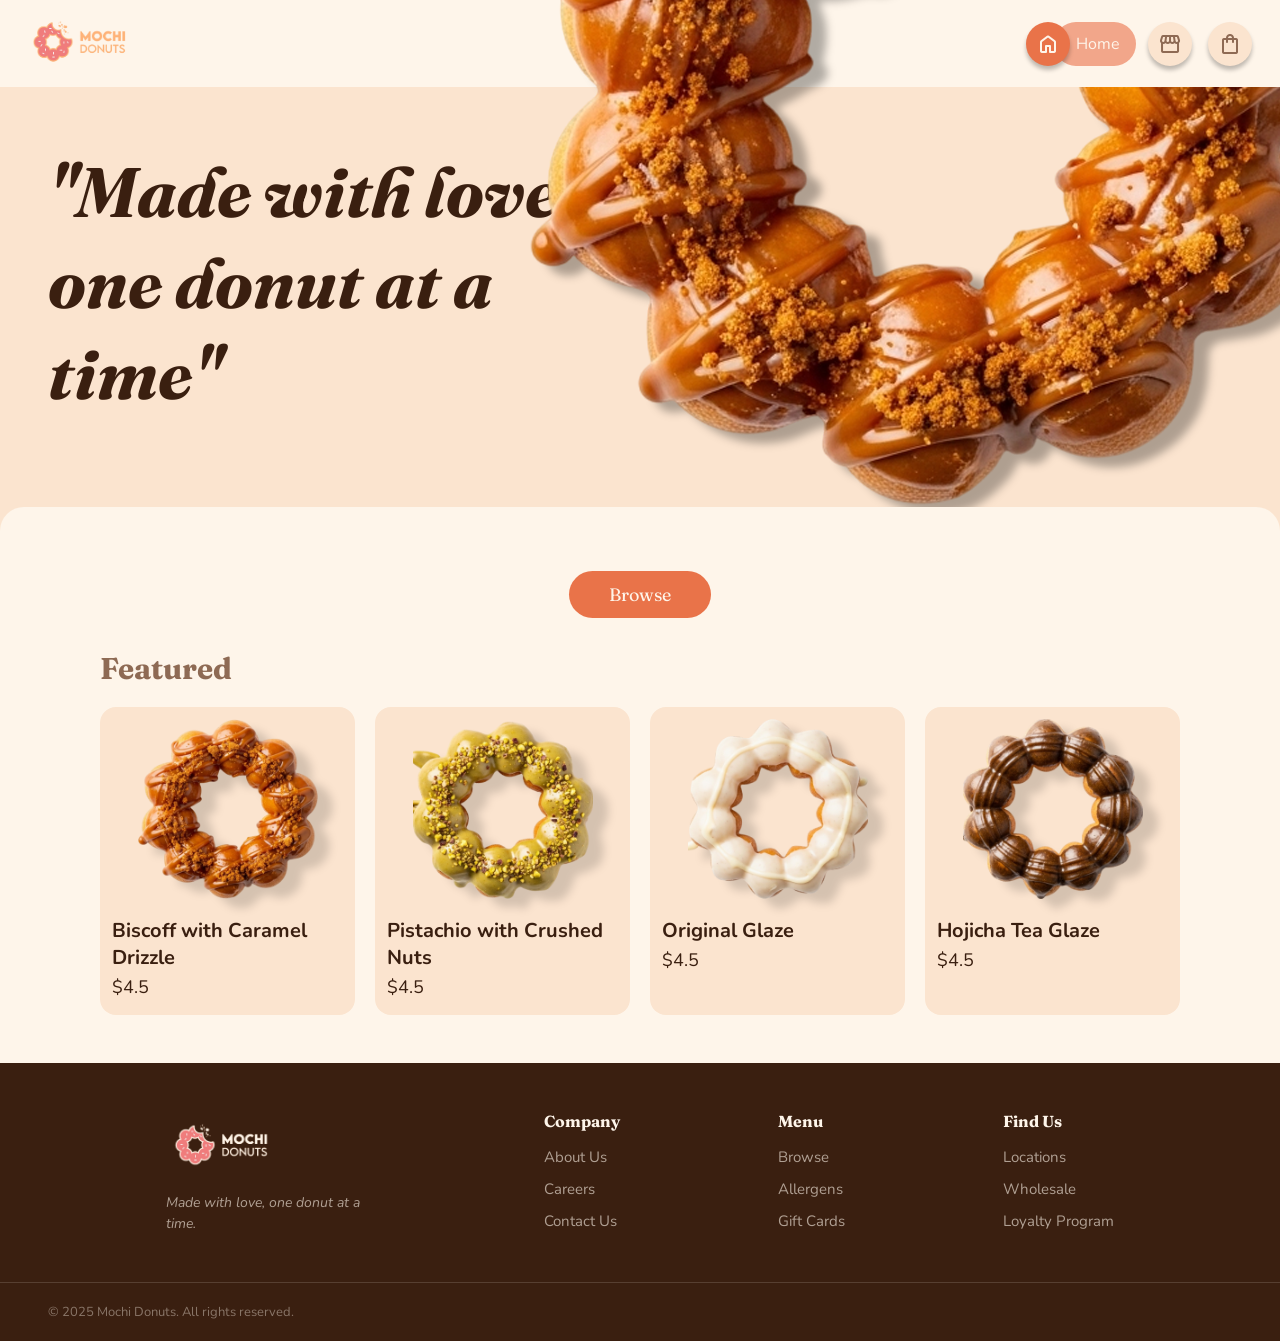
==== index.html @ bc2401e2 "Made cart update price dynamically" ====
<!DOCTYPE html>
<html lang="en">

<head>
    <meta charset="UTF-8">
    <meta name="viewport" content="width=device-width, initial-scale=1.0">
    <title>Mochi Donuts</title>
    <link rel="stylesheet" href="css/style.css">
    <link href="https://fonts.googleapis.com/css2?family=Fraunces:ital,wght@0,400;0,700;1,400;1,700&family=Inter:wght@400;500;600&family=Nunito:wght@400;500;600;700&display=swap" rel="stylesheet">
    <link href="https://fonts.googleapis.com/css2?family=Material+Symbols+Rounded" rel="stylesheet">
</head>

<body>
    <!-- Top Navbar (Desktop) -->
    <header class="navbar">
        <div class="logo">
            <img src="images/logo.png" alt="mochi donuts logo">
        </div>

        <nav class="top-nav">
            <a href="index.html" class="nav-link active">
                <span class="nav-icon">
                    <span class="material-symbols-rounded">home</span>
                </span>
                <span class="nav-label">Home</span>
            </a>
            <a href="browse.html" class="nav-link">
                <span class="nav-icon">
                    <span class="material-symbols-rounded">storefront</span>
                </span>
            </a>
            <a href="cart.html" class="nav-link">
                <span class="nav-icon">
                    <span class="material-symbols-rounded">shopping_bag</span>
                </span>
            </a>
        </nav>
    </header>

    <!-- Page Content -->
    <main class="home-page">
        <!-- Hero Section -->
        <section class="hero">
            <h1 class="hero-text">"Made with love, <br>one donut at a time"</h1>
            <figure class="hero-image">
                <img src="images/biscoff.png" alt="Biscoff caramel donut">
            </figure>
        </section>

        <!-- Featured Section -->
        <section class="featured">
            <!-- Browse button -->
            <a href="browse.html" class="btn-browse">Browse</a>

            <!-- Featured donuts -->
            <h2>Featured</h2>
            <div class="featured-grid">
            </div>

        </section>
    </main>

    <!-- Bottom Navbar (Mobile) -->
    <nav class="bottom-nav">
            <a href="#" class="nav-link">Home</a>
            <a href="browse.html" class="nav-link">Browse</a>
            <a href="cart.html" class="nav-link">Cart</a>
    </nav>

    <!-- Footer -->
    <footer class="footer">
        <div class="footer-top">
            <div class="footer-brand">
                <img src="images/logo_footer.png" alt="Mochi Donuts">
                <p>Made with love, one donut at a time.</p>
            </div>

            <div class="footer-col">
                <h4>Company</h4>
                <a href="#">About Us</a>
                <a href="#">Careers</a>
                <a href="#">Contact Us</a>
            </div>

            <div class="footer-col">
                <h4>Menu</h4>
                <a href="browse.html">Browse</a>
                <a href="#">Allergens</a>
                <a href="#">Gift Cards</a>
            </div>

            <div class="footer-col">
                <h4>Find Us</h4>
                <a href="#">Locations</a>
                <a href="#">Wholesale</a>
                <a href="#">Loyalty Program</a>
            </div>
        </div>

        <div class="footer-bottom">
            <p>&copy; 2025 Mochi Donuts. All rights reserved.</p>
        </div>
    </footer>

    <script src="js/data.js"></script>
    <script src="js/cart.js"></script>
    <script src="js/main.js"></script>
</body>
</html>
---- css/style.css ----
:root {
    --cream: #FEF5EA;
    --pale: #FBE4CF;
    --peach: #F2A68A;
    --orange: #E97349;
    --brown:  #8E6A54;
    --dark-brown: #3A1F10;
}

* {
    margin: 0;
    padding: 0;
    box-sizing: border-box;
}

body {
    background-color: var(--pale);
    color: var(--dark-brown);
    overflow-x: hidden;
    font-family: 'Nunito', sans-serif;
}

/* ----------------
Footer
---------------- */
.footer {
    background-color: var(--dark-brown);
    position: relative;
    z-index: 10;
}

.footer-top {
    display: flex;
    justify-content: space-evenly;
    padding: 48px;
    gap: 40px;
}

.footer-brand {
    display: flex;
    flex-direction: column;
    gap: 16px;
    max-width: 220px;
}

.footer-brand img {
    height: 65px;
    width: fit-content;
}

.footer-brand p {
    color: var(--cream);
    opacity: 0.6;
    font-size: 14px;
    font-style: italic;
    line-height: 1.5;
}

.footer-col {
    display: flex;
    flex-direction: column;
    gap: 12px;
}

.footer-col h4 {
    color: var(--cream);
    font-family: 'Fraunces', serif;
    font-size: 16px;
    margin-bottom: 4px;
}

.footer-col a {
    text-decoration: none;
    color: var(--cream);
    font-size: 15px;
    opacity: 0.6;
    transition: opacity 0.2s ease;
}

.footer-col a:hover {
    opacity: 1;
}

.footer-bottom {
    border-top: 1px solid rgba(254, 245, 234, 0.15);
    padding: 20px 48px;
}

.footer-bottom p {
    color: var(--cream);
    font-size: 13px;
    opacity: 0.4;
}

/* ----------------
Desktop Navbar 
---------------- */
.navbar {
    display: flex;
    justify-content: space-between;
    align-items: center;
    padding: 8px 24px;
    background-color: var(--cream);
    position: relative;
}

.browse-body .navbar {
    position: sticky;
    top: 0;
    z-index: 100;
}

.navbar::after {
    content: '';
    position: absolute;
    top: 0;
    right: 0;
    width: 280px;
    height: 100%;
    background-color: var(--cream);
    z-index: 9;
}

.logo img {
    height: 65px;
}

.top-nav {
    display: flex;
    align-items: center;
    gap: 8px;
    z-index: 10;
}

.top-nav .nav-link {
    display: flex;
    align-items: center;
    gap: 8px;
    text-decoration: none;
    color: var(--brown);
    border-radius: 20px;
    padding: 4px;
}

/* Icon circle */
.top-nav .nav-icon {
    display: flex;
    align-items: center;
    justify-content: center;
    width: 44px;
    height: 44px;
    border-radius: 100px;
    background-color: var(--pale);
    box-shadow: 0 4px 4px rgba(0,0,0,0.25);
    transition: all ease 0.3s;
}

.top-nav .nav-icon:hover {
    color: var(--orange);
}

/* Active button */
.top-nav .nav-link.active {
    padding: 0;
    gap: 0;
}

/* Active button icon */
.top-nav .nav-link.active .nav-icon {
    background-color: var(--orange);
    color: var(--cream);
    box-shadow: 0 4px 4px rgba(0,0,0,0.25);
    position: relative;
}

/* Active button text */
.top-nav .nav-link.active .nav-label {
    display: flex;
    align-items: center;
    background-color: var(--peach);
    color: var(--cream);
    height: 44px;
    padding: 0 16px 0 22px;
    border-radius: 36px;
    margin-left: -16px;
}

/* Google Symbols */
.top-nav .material-symbols-rounded {
    font-size: 24px;
}

.bottom-nav {
    display: none;
}


/* ******************************************************* */
/* Index Page */
/* ******************************************************* */

/* ----------------
Hero Section
---------------- */
.hero {
    position: relative;
    display: flex;
    align-items: flex-start;
    background-color: var(--pale);
    padding: 60px 48px;
    min-height: 420px;
}

.hero-text {
    font-size: 70px;
    font-style: italic;
    font-family: 'Fraunces', serif;
    color: var(--dark-brown);
    max-width: 50%;
    line-height: 1.3;
    position: relative;
    z-index: 1;
}

.hero-image {
    position: absolute;
    right: -50px;
    top: -380px;
    margin: 0;
    z-index: 1;
}

.hero-image img {
    filter: drop-shadow(15px 10px 4px rgba(0, 0, 0, 0.3));
}


/* ----------------
Featured Section
---------------- */
.featured {
    background-color: var(--cream);
    border-radius: 24px 24px 0 0;
    padding: 0 48px 48px;
    position: relative;
    z-index: 2;
    display: flex;
    flex-direction: column;
    align-items: center;
    min-height: calc(100vh - 485px);
}

.btn-browse {
    display: inline-block;
    text-decoration: none;
    font-family: 'Fraunces', serif;
    background-color: var(--orange);
    color: var(--cream);
    padding: 12px 40px;
    border-radius: 30px;
    font-size: 18px;
    margin: 64px 0 32px;
}

.featured h2 {
    font-size: 30px;
    font-family: 'Fraunces', serif;
    margin: 0 auto 20px;
    max-width: 1080px;
    width: 100%;
    color: var(--brown);
}

/* Donut Cards */
.featured-grid {
    display: flex;
    gap: 20px;
    width: 100%;
    max-width: 1080px;
    margin: 0 auto;
}

.donut-card {
    background-color: var(--pale);
    text-decoration: none;
    border-radius: 16px;
    padding: 12px 12px 16px;
    cursor: pointer;
    flex: 1;
    transition: 0.3s ease;
}

.donut-card:hover {
    background-color: var(--peach);
}

.donut-card figure {
    margin: 0 0 12px;
}

.donut-card figure img {
    width: 100%;
    height: 180px;
    object-fit: contain;
    filter: drop-shadow(15px 10px 4px rgba(0, 0, 0, 0.15));
}

.donut-card h3 {
    font-size: 20px;
    color: var(--dark-brown);
    margin-bottom: 4px;
    transition: 0.3s ease;
}

.donut-card:hover h3 {
  color: var(--cream);
}

.donut-card p {
    font-size: 18px;
    color: var(--dark-brown);
    transition: 0.3s ease;
}

.donut-card:hover p {
  color: var(--cream);
}


/* ******************************************************* */
/* Browse Page */
/* ******************************************************* */
.browse-page {
    padding: 36px 48px;
    display: flex;
    flex-direction: column;
    gap: 20px;
    width: 75%;
    margin: 0 auto;
    margin-bottom: 60px;
}

/* Search Bar + filter */
search {
    display: flex;
    align-items: center;
    gap: 12px;
}

search input {
    flex: 0.4;
    padding: 12px 20px;
    border: none;
    border-radius: 100px;
    background-color: var(--cream);
    font-family: 'Inter', sans-serif;
    font-size: 18px;
    color: var(--dark-brown);
    outline: none;
}

search input::placeholder {
    color: var(--brown);
}

.btn-filter {
    display: flex;
    align-items: center;
    justify-content: center;
    width: 40px;
    height: 40px;
    border-radius: 100px;
    border: none;
    background-color: var(--cream);
    color: var(--brown);
    cursor: pointer;
}

/* Category tabs */
.category-tabs {
    display: flex;
    gap: 10px;
}

.category-tab {
    padding: 8px 20px;
    border-radius: 100px;
    border: none;
    color: var(--brown);
    background-color: var(--cream);
    font-family: 'Inter', sans-serif;
    font-size: 18px;
    cursor: pointer;
}

.category-tab.active {
    background-color: var(--peach);
    color: var(--cream);
}

/* Donut Product Grid */
.product-grid {
    display: grid;
    grid-template-columns: repeat(2,1fr);
    margin-top: 50px;
    gap: 80px 140px;
}

.product-grid .donut-card {
    display: flex;
    align-items: center;
    padding: 20px 24px 20px 140px;
    border-radius: 20px;
    position: relative;
    overflow: visible;
    min-height: 160px;
    background-color: var(--cream);
}

.product-grid .donut-card:hover {
    background-color: var(--peach);
}

.product-grid .donut-card figure {
    position: absolute;
    left: -85px;
    top: 50%;
    transform: translateY(-50%);
}


.product-grid .donut-card figure img {
    width: 200px;
    height: 200px;
    filter: drop-shadow(15px 10px 4px rgba(0, 0, 0, 0.2));
}

.product-grid .donut-card .card-info {
    display: flex;
    flex-direction: column;
    gap: 50px;
}

.card-info h3 {
    font-size: 22px;
    color: var(--brown);
    margin-bottom: 10px;
}

.card-info p {
    font-size: 18px;
    color: var(--brown);
}

/* ******************************************************* */
/* Product Page */
/* ******************************************************* */
/* Product Detail Header */
.product-page .product-hero {
    background-color: var(--pale);
    padding: 48px;
    min-height: 40vh;
    display: flex;
    align-items: center;
    gap: 50px;
    position: relative;
    margin-left: 5%;
}

.product-hero .product-thumbnail img {
    width: 300px;
    height: 300px;
    filter: drop-shadow(15px 10px 4px rgba(0, 0, 0, 0.2));
}

.product-header h1 {
    font-family: 'Fraunces', serif;
    font-size: 64px;
    color: var(--dark-brown);
    line-height: 1.2;
    margin-bottom: 30px;
}

.product-header p {
    font-size: 30px;
    color: var(--dark-brown);
}

.btn-close {
    position: absolute;
    top: 64px;
    right: 64px;
    color: var(--dark-brown);
}

.product-details {
    background-color: var(--cream);
    border-radius: 24px 24px 0 0;
    padding: 48px;
    position: relative;
    display: flex;
    min-height: 60vh;
}

/* Product Info Section */
.product-info {
    display: flex;
    flex-direction: column;
    max-width: 45%;
    font-size: 18px;
    color: var(--dark-brown);
    margin: 24px 0 0 100px;
}

/* Quantity / Add to Cart */
.product-actions {
    display: flex;
    align-items: center;
    gap: 16px;
    margin-top: 50px;
}

.quantity-selector {
    display: flex;
    align-items: center;
    gap: 12px;
}

.btn-qty {
    display: flex;
    align-items: center;
    justify-content: center;
    width: 36px;
    height: 36px;
    border-radius: 100px;
    border: none;
    background-color: var(--orange);
    color: var(--cream);
    cursor: pointer;
}

.product-info h3 {
    color: var(--dark-brown);
    font-size: 21px;
}

.btn-add-cart {
    text-decoration: none;
    font-family: 'Fraunces', serif;
    background-color: var(--orange);
    color: var(--cream);
    padding: 12px 40px;
    border-radius: 30px;
    border: none;
    font-size: 18px;
    cursor: pointer;
}

.product-hero-image {
    position: absolute;
    bottom: -150px;
    right: -20vw;
}

.product-hero-image img {
    width: min(65vw, 950px);
    height: min(65vw, 950px);
    filter: drop-shadow(15px 10px 4px rgba(0, 0, 0, 0.15));
}

.cart-notif {
    position: fixed;
    background-color: var(--dark-brown);
    color: var(--cream);
    padding: 10px;
    width: 100vw;
    height: 50px;
    top: 0px;
    z-index: 10;
    font-size: 18px;
    opacity: 0;
    transition: opacity 0.3s ease;
    text-align: center;
}

.cart-notif.show {
    opacity: 1;
}

/* ******************************************************* */
/* Cart Page */
/* ******************************************************* */
.cart-page {
    display: flex;
    gap: 40px;
    padding: 48px;
    width: 75%;
    margin: 0 auto;
}

/* Cart items list */
.cart-items {
    display: flex;
    flex-direction: column;
    gap: 20px;
    flex: 1;
}

.cart-card {
    display: flex;
    align-items: center;
    background-color: var(--cream);
    border-radius: 20px;
    padding: 16px 24px;
    gap: 20px;
}

.cart-card figure img {
    width: 110px;
    height: 110px;
    filter: drop-shadow(5px 5px 4px rgba(0, 0, 0, 0.15));
}

.cart-card-info {
    display: flex;
    flex-direction: column;
    gap: 8px;
    flex: 1;
}

.cart-card-info h3 {
    font-family: 'Inter', sans-serif;
    font-size: 20px;
    color: var(--dark-brown);
}

.cart-card-info p {
    font-size: 20px;
    color: var(--dark-brown);
}

.cart-quantity {
    display: flex;
    align-items: center;
    gap: 12px;
}

/* Order Summary */
.order-summary {
    display: flex;
    flex-direction: column;
    gap: 12px;
    background-color: var(--cream);
    border-radius: 24px 24px 0 0;
    padding: 32px;
    width: 360px;
    min-height: calc(80vh);
}

.summary-row {
    display: flex;
    justify-content: space-between;
    font-size: 16px;
    color: var(--dark-brown);
    font-family: 'Inter', sans-serif;
}

.summary-total {
    display:flex;
    justify-content: space-between;
    color: var(--dark-brown);
    font-family: 'Inter', sans-serif;
    font-size: 20px;
    margin-top: 40px;
}

/* Proceed to payment Button */
.order-summary .btn-add-cart {
    margin-top: 40px;
}
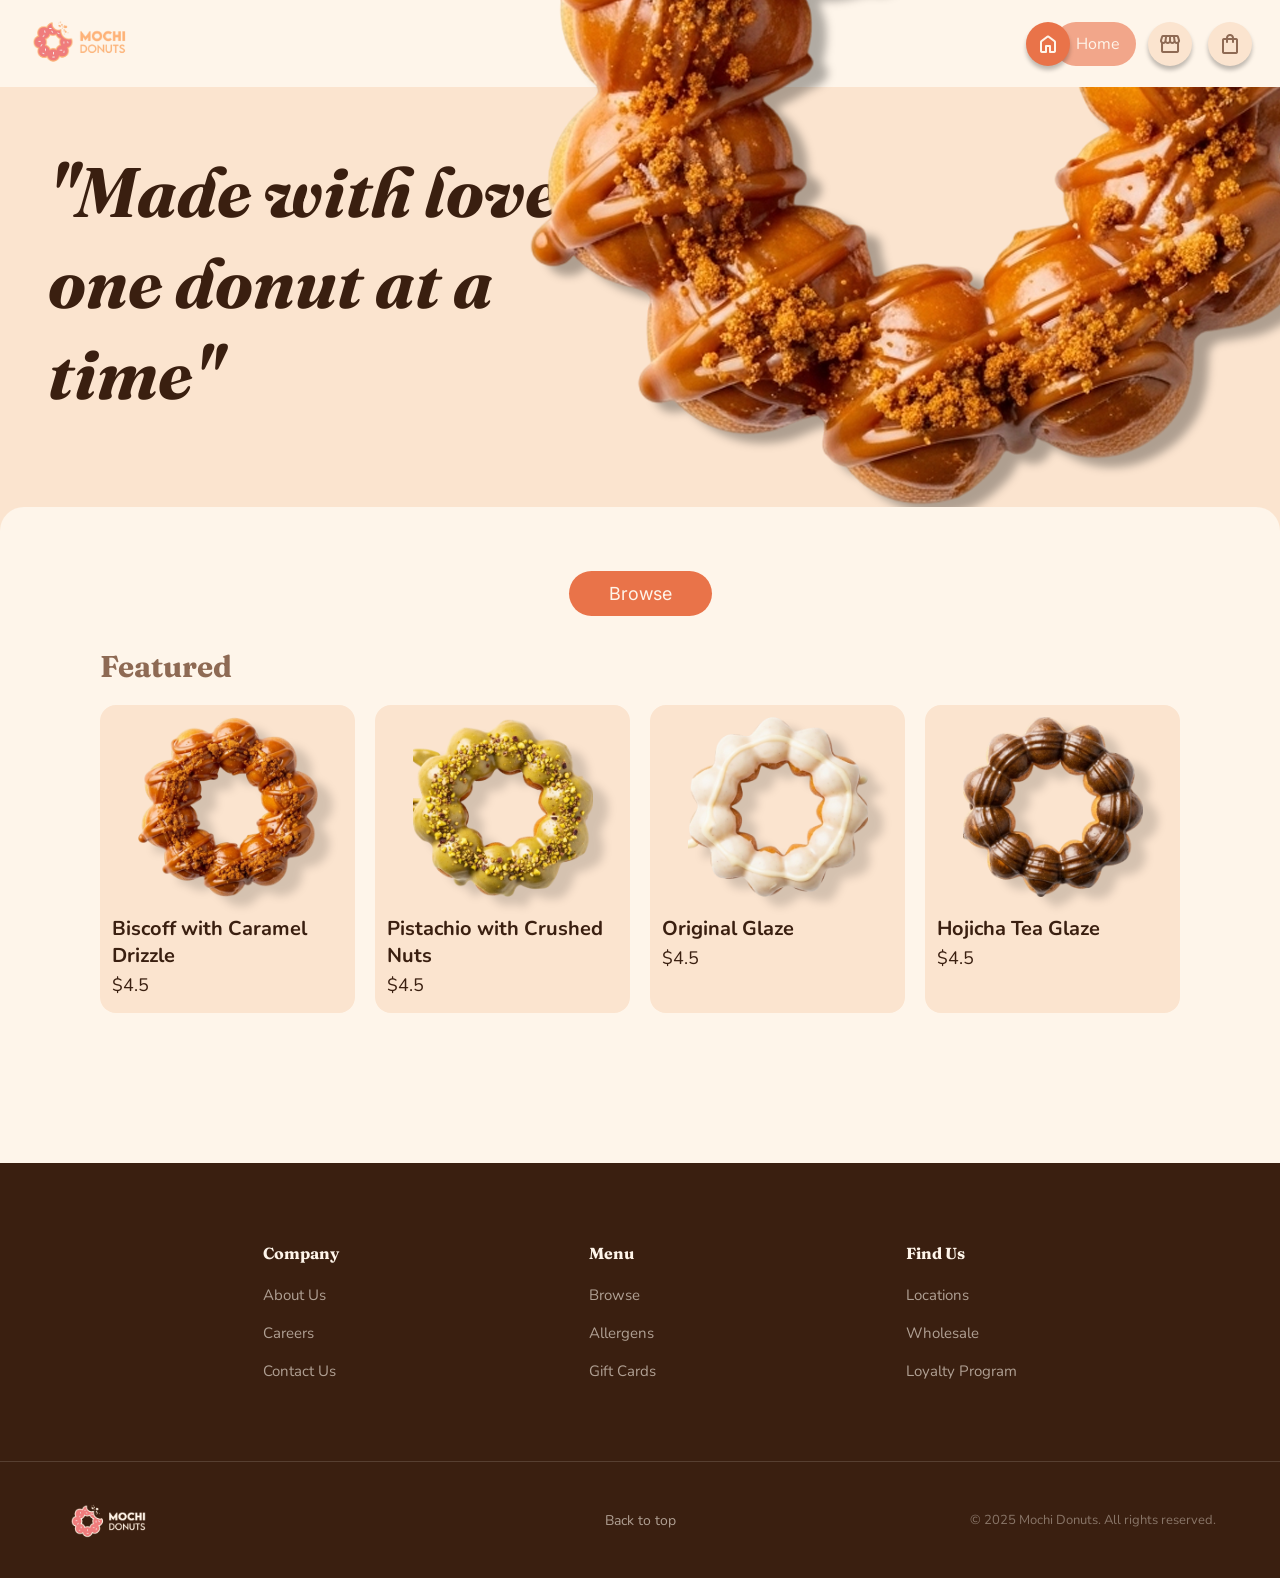
==== commit 0a7ea8a6: "Tried a new footer design" ====
--- a/index.html
+++ b/index.html
@@ -32,6 +32,7 @@
             <a href="cart.html" class="nav-link">
                 <span class="nav-icon">
                     <span class="material-symbols-rounded">shopping_bag</span>
+                    <span class="cart-number" id="cart-number"></span>
                 </span>
             </a>
         </nav>
@@ -62,42 +63,53 @@
 
     <!-- Bottom Navbar (Mobile) -->
     <nav class="bottom-nav">
-            <a href="#" class="nav-link">Home</a>
-            <a href="browse.html" class="nav-link">Browse</a>
-            <a href="cart.html" class="nav-link">Cart</a>
+        <a href="index.html" class="nav-link active">
+            <span class="nav-icon">
+                <span class="material-symbols-rounded">home</span>
+            </span>
+            <span class="nav-label">Home</span>
+        </a>
+        <a href="browse.html" class="nav-link">
+            <span class="nav-icon">
+                <span class="material-symbols-rounded">storefront</span>
+            </span>
+        </a>
+        <a href="cart.html" class="nav-link">
+            <span class="nav-icon">
+                <span class="material-symbols-rounded">shopping_bag</span>
+                <span class="cart-number" id="cart-number-mobile"></span>
+            </span>
+        </a>
     </nav>
 
     <!-- Footer -->
     <footer class="footer">
-        <div class="footer-top">
-            <div class="footer-brand">
-                <img src="images/logo_footer.png" alt="Mochi Donuts">
-                <p>Made with love, one donut at a time.</p>
-            </div>
-
-            <div class="footer-col">
-                <h4>Company</h4>
-                <a href="#">About Us</a>
-                <a href="#">Careers</a>
-                <a href="#">Contact Us</a>
-            </div>
-
-            <div class="footer-col">
-                <h4>Menu</h4>
-                <a href="browse.html">Browse</a>
-                <a href="#">Allergens</a>
-                <a href="#">Gift Cards</a>
-            </div>
-
-            <div class="footer-col">
-                <h4>Find Us</h4>
-                <a href="#">Locations</a>
-                <a href="#">Wholesale</a>
-                <a href="#">Loyalty Program</a>
+        <div class="footer-main">
+            <div class="footer-cols">
+                <div class="footer-col">
+                    <h4>Company</h4>
+                    <a href="#">About Us</a>
+                    <a href="#">Careers</a>
+                    <a href="#">Contact Us</a>
+                </div>
+                <div class="footer-col">
+                    <h4>Menu</h4>
+                    <a href="browse.html">Browse</a>
+                    <a href="#">Allergens</a>
+                    <a href="#">Gift Cards</a>
+                </div>
+                <div class="footer-col">
+                    <h4>Find Us</h4>
+                    <a href="#">Locations</a>
+                    <a href="#">Wholesale</a>
+                    <a href="#">Loyalty Program</a>
+                </div>
             </div>
         </div>
 
         <div class="footer-bottom">
+            <img src="images/logo_footer.png" alt="Mochi Donuts">
+            <a href="#" class="footer-back-top">Back to top</a>
             <p>&copy; 2025 Mochi Donuts. All rights reserved.</p>
         </div>
     </footer>
--- a/css/style.css
+++ b/css/style.css
@@ -16,8 +16,11 @@
 body {
     background-color: var(--pale);
     color: var(--dark-brown);
+    font-family: 'Nunito', sans-serif;
+}
+
+html, body {
     overflow-x: hidden;
-    font-family: 'Nunito', sans-serif;
 }
 
 /* ----------------
@@ -25,41 +28,25 @@
 ---------------- */
 .footer {
     background-color: var(--dark-brown);
-    position: relative;
-    z-index: 10;
-}
-
-.footer-top {
-    display: flex;
-    justify-content: space-evenly;
-    padding: 48px;
-    gap: 40px;
-}
-
-.footer-brand {
+}
+
+.footer-main {
     display: flex;
     flex-direction: column;
-    gap: 16px;
-    max-width: 220px;
-}
-
-.footer-brand img {
-    height: 65px;
-    width: fit-content;
-}
-
-.footer-brand p {
-    color: var(--cream);
-    opacity: 0.6;
-    font-size: 14px;
-    font-style: italic;
-    line-height: 1.5;
+    align-items: center;
+    padding: 80px 48px 80px;
+    gap: 60px;
+}
+
+.footer-cols {
+    display: flex;
+    gap: 250px;
 }
 
 .footer-col {
     display: flex;
     flex-direction: column;
-    gap: 12px;
+    gap: 18px;
 }
 
 .footer-col h4 {
@@ -83,13 +70,34 @@
 
 .footer-bottom {
     border-top: 1px solid rgba(254, 245, 234, 0.15);
-    padding: 20px 48px;
+    padding: 32px 64px;
+    display: grid;
+    grid-template-columns: 1fr auto 1fr;
+    align-items: center;
+}
+
+.footer-bottom img {
+    height: 52px;
+    justify-self: start;
+}
+
+.footer-back-top {
+    text-decoration: none;
+    color: var(--cream);
+    font-size: 14px;
+    opacity: 0.6;
+    transition: opacity 0.2s ease;
+}
+
+.footer-back-top:hover {
+    opacity: 1;
 }
 
 .footer-bottom p {
     color: var(--cream);
     font-size: 13px;
     opacity: 0.4;
+    justify-self: end;
 }
 
 /* ----------------
@@ -194,6 +202,31 @@
     display: none;
 }
 
+/* Cart Icon Product Number */
+.nav-icon {
+    position: relative;
+}
+
+.cart-number {
+    position: absolute;
+    top: -4px;
+    right: -4px;
+    background-color: var(--orange);
+    color: var(--cream);
+    font-size: 11px;
+    width: 18px;
+    height: 18px;
+    border-radius: 50%;
+    display: flex;
+    align-items: center;
+    justify-content: center;
+    opacity: 0;
+}
+
+.cart-number.visible {
+    opacity: 1;
+}
+
 
 /* ******************************************************* */
 /* Index Page */
@@ -241,7 +274,7 @@
 .featured {
     background-color: var(--cream);
     border-radius: 24px 24px 0 0;
-    padding: 0 48px 48px;
+    padding: 0 48px 150px;
     position: relative;
     z-index: 2;
     display: flex;
@@ -253,7 +286,7 @@
 .btn-browse {
     display: inline-block;
     text-decoration: none;
-    font-family: 'Fraunces', serif;
+    font-family: 'Inter', sans-serif;
     background-color: var(--orange);
     color: var(--cream);
     padding: 12px 40px;
@@ -412,7 +445,7 @@
     padding: 20px 24px 20px 140px;
     border-radius: 20px;
     position: relative;
-    overflow: visible;
+    overflow-y: visible;
     min-height: 160px;
     background-color: var(--cream);
 }
@@ -455,6 +488,11 @@
 /* ******************************************************* */
 /* Product Page */
 /* ******************************************************* */
+/* Hide Mobile Header */
+.product-header-mobile {
+    display: none;
+}
+
 /* Product Detail Header */
 .product-page .product-hero {
     background-color: var(--pale);
@@ -546,7 +584,7 @@
 
 .btn-add-cart {
     text-decoration: none;
-    font-family: 'Fraunces', serif;
+    font-family: 'Inter', sans-serif;
     background-color: var(--orange);
     color: var(--cream);
     padding: 12px 40px;
@@ -674,7 +712,467 @@
     margin-top: 40px;
 }
 
+/* Price Totals */
+.summary-subtotal,
+.summary-tax,
+.summary-total-price {
+    font-weight: 700;
+}
+
 /* Proceed to payment Button */
 .order-summary .btn-add-cart {
-    margin-top: 40px;
+    display: flex;
+    margin: 40px auto 0;
+}
+
+.order-summary h2 {
+    font-family: 'Inter', sans-serif;
+    font-size: 18px;
+    font-weight: 700;
+    color: var(--dark-brown);
+    margin-bottom: 12px;
+}
+
+/* Payment Form */
+#payment-view {
+    padding: 8px;
+}
+
+#payment-form {
+    display: flex;
+    flex-direction: column;
+    gap: 10px;
+}
+
+#payment-form input {
+    padding: 12px 16px;
+    border: none;
+    border-radius: 30px;
+    background-color: var(--pale);
+    font-family: 'Nunito', sans-serif;
+    font-size: 15px;
+    color: var(--dark-brown);
+    outline: none;
+    width: 100%;
+}
+
+#payment-form input::placeholder {
+    color: var(--brown);
+}
+
+#payment-form h2 {
+    margin-top: 20px;
+    margin-bottom: 0;
+}
+
+.card-row {
+    display: flex;
+    gap: 10px;
+    width: 100%;
+}
+
+/* Success Screen */
+#success-view {
+    display: flex;
+    flex-direction: column;
+    align-items: center;
+    text-align: center;
+    gap: 12px;
+    padding-top: 40px;
+}
+
+.success-icon {
+    font-size: 56px !important;
+    color: green;
+    margin-bottom: 10px;
+}
+
+#success-view .btn-add-cart {
+    margin-top: 10px;
+}
+
+.hidden {
+    display: none;
+}
+
+/* Make sure success is hidden */
+#success-view.hidden {
+    display: none !important;
+}
+
+/* ******************************************************* */
+/* Mobile: 390px x 844px */
+/* ******************************************************* */
+
+@media (max-width: 768px) {
+    /* Hiding top nav elements */
+    .top-nav {
+        display: none;
+    }
+    
+    .navbar::after {
+        display: none;
+    }
+
+    /* ----------------
+    Mobile Navbar 
+    ---------------- */
+    .bottom-nav {
+        display: flex;
+        align-items: center;
+        gap: 8px;
+        z-index: 100;
+        position: fixed;
+        bottom: 20px;
+        left: 50%;
+        transform: translateX(-50%);
+        width: fit-content;
+        background-color: var(--cream);
+        border-radius: 100px;
+        padding: 10px 12px;
+        box-shadow: 0 4px 4px rgba(0, 0, 0, 0.25);
+    }
+
+    .bottom-nav .nav-link {
+        display: flex;
+        align-items: center;
+        gap: 8px;
+        text-decoration: none;
+        color: var(--brown);
+        border-radius: 20px;
+        padding: 4px;
+    }
+
+    /* Icon circle */
+    .bottom-nav .nav-icon {
+        display: flex;
+        align-items: center;
+        justify-content: center;
+        width: 44px;
+        height: 44px;
+        border-radius: 100px;
+        background-color: var(--pale);
+        box-shadow: 0 4px 4px rgba(0,0,0,0.25);
+        transition: all ease 0.3s;
+    }
+
+    .bottom-nav .nav-icon:hover {
+        color: var(--orange);
+    }
+
+    /* Active button */
+    .bottom-nav .nav-link.active {
+        padding: 0;
+        gap: 0;
+    }
+
+    /* Active button icon */
+    .bottom-nav .nav-link.active .nav-icon {
+        background-color: var(--orange);
+        color: var(--cream);
+        box-shadow: 0 4px 4px rgba(0,0,0,0.25);
+        position: relative;
+    }
+
+    /* Active button text */
+    .bottom-nav .nav-link.active .nav-label {
+        display: flex;
+        align-items: center;
+        background-color: var(--peach);
+        color: var(--cream);
+        height: 44px;
+        padding: 0 16px 0 22px;
+        border-radius: 36px;
+        margin-left: -16px;
+    }
+
+    /* Google Symbols */
+    .top-nav .material-symbols-rounded {
+        font-size: 24px;
+    }
+
+    .footer {
+        padding-bottom: 80px;
+    }
+
+    /* ******************************************************* */
+    /* Index Page */
+    /* ******************************************************* */
+
+    /* ----------------
+    Hero Section
+    ---------------- */
+    .hero {
+        flex-direction: column;
+        align-items: center;
+        background-color: var(--pale);
+        padding: 24px 24px 0;
+        min-height: unset;
+    }
+
+    .hero-text {
+        font-size: 36px;
+        max-width: 100%;
+    }
+
+    .hero-image {
+        position: relative;
+        right: auto;
+        top: auto;
+        margin: 16px auto -70px;
+        z-index: 10;
+    }
+
+    .hero-image img {
+        width: 300px;
+        height: 300px;
+    }
+
+    /* ----------------
+    Featured Section
+    ---------------- */
+    .featured {
+        padding: 60px 20px 48px;
+    }
+
+    .btn-browse {
+        display: block;
+        margin: 32px auto 24px;
+    }
+
+    /* Donut Cards */
+    .featured-grid {
+        display: grid;
+        grid-template-columns: repeat(2, 1fr);
+        gap: 20px;
+    }
+
+    .donut-card img {
+        height: 130px;
+    }
+
+    /* ******************************************************* */
+    /* Browse Page */
+    /* ******************************************************* */
+    .browse-page {
+        padding: 20px 16px;
+        gap: 16px;
+        width: 100%;
+        margin-bottom: 20px;
+    }
+
+    /* Search Bar + filter */
+    search input {
+        flex: 1;
+    }
+
+    /* Category tabs */
+    .category-tabs {
+        overflow-x: auto;
+        flex-wrap: nowrap;
+    }
+
+    .category-tab {
+        padding: 8px 16px;
+        font-size: 15px;
+        white-space: nowrap;
+    }
+
+    /* Donut Product Grid */
+    .product-grid {
+        margin-top: 70px;
+        gap: 70px 16px;
+    }
+
+    /* Vertical layout */
+    .product-grid .donut-card {
+        flex-direction: column;
+        align-items: flex-start;
+        padding: 80px 12px 16px;
+        min-height: unset;
+        overflow: visible;
+    }
+
+    /* Image top overflow */
+    .product-grid .donut-card figure {
+        position: absolute;
+        left: 50%;
+        top: -60px;
+        transform: translateX(-50%);
+    }
+
+
+    .product-grid .donut-card figure img {
+        width: 130px;
+        height: 130px;
+    }
+
+    .product-grid .donut-card .card-info {
+        gap: 6px;
+        width: 100%;
+    }
+
+    .card-info h3 {
+        font-size: 15px;
+        margin-bottom: 0;
+    }
+
+    .card-info p {
+        font-size: 14px;
+    }
+
+    /* ******************************************************* */
+    /* Product Page */
+    /* ******************************************************* */
+    /* Hide Desktop Header */
+    .product-hero .product-header {
+        display: none;
+    }
+
+    /* Hide Mobile Header */
+    .product-header-mobile {
+        display: block;
+        margin-bottom: 16px;
+    }
+
+    /* Product Detail Header */
+    .product-page .product-hero {
+        padding: 20px 24px 0;
+        min-height: unset;
+        align-items: center;
+        gap: 0;
+        margin-left: 0;
+        flex-direction: column;
+    }
+
+    .product-hero .product-thumbnail img {
+        width: 260px;
+        height: 260px;
+        margin-bottom: -70px;
+        position: relative;
+        z-index: 10;
+    }
+
+    .product-header h1 {
+        font-size: 34px;
+        margin-bottom: 8px;
+    }
+
+    .product-header p {
+        font-size: 22px;
+    }
+
+    .btn-close {
+        top: 16px;
+        right: 16px;
+    }
+
+    /* Mobile Vertical layout*/
+    .product-details {
+        flex-direction: column;
+        padding: 100px 24px 48px;
+        min-height: unset;
+    }
+
+    /* Product Info Section */
+    .product-info {
+        max-width: 100%;
+        font-size: 15px;
+        margin: 0;
+    }
+
+    /* Quantity / Add to Cart */
+    .product-actions {
+        gap: 12px;
+        margin-top: 24px;
+    }
+
+    /* Hide hero image */
+    .product-hero-image {
+        display: none;
+    }
+
+    /* ******************************************************* */
+    /* Cart Page */
+    /* ******************************************************* */
+    .cart-page {
+        flex-direction: column;
+        gap: 16px;
+        padding: 20px 0 0 0;
+        width: 100%;
+        margin-bottom: 0;
+        min-height: calc(100vh - 87px);
+    }
+
+    .cart-card {
+        padding: 12px 16px;
+        gap: 12px;
+        margin: 0 16px;
+    }
+
+    .cart-items {
+        flex: 1;
+    }
+
+    .cart-card figure img {
+        width: 80px;
+        height: 80px;
+    }
+
+    .cart-card-info h3 {
+        font-size: 16px;
+    }
+
+    .cart-card-info p {
+        font-size: 15px;
+    }
+
+    /* Order Summary */
+    .order-summary {
+        padding: 24px 20px 100px;
+        width: 100%;
+        min-height: unset;
+    }
+
+    /* Proceed to payment Button */
+    .order-summary .btn-add-cart {
+        width: 100%;
+        margin: 20px 0 0;
+        justify-content: center;
+    }
+
+    #summary-view {
+        margin: 16px;
+    }
+
+    /* Payment Form */
+    #payment-form .btn-add-cart {
+        width: 100%;
+        justify-content: center;
+    }
+
+    /* Only when payment and success views aren't hidden */
+    #payment-view:not(.hidden),
+    #success-view:not(.hidden) {
+        position: fixed;
+        bottom: 0;
+        left:0;
+        right: 0;
+        max-height: 88vh;
+        overflow-y: auto;
+        background-color: var(--cream);
+        border-radius: 24px 24px 0 0;
+        padding: 32px 24px 100px;
+        z-index: 20;
+        box-shadow: 0 -2px 10px rgba(0, 0, 0, 0.15);
+    }
+
+    .btn-close-panel {
+        position: absolute;
+        top: 24px;
+        right: 24px;
+        font-size: 18px;
+        color: var(--dark-brown);
+        cursor: pointer;
+    }
 }
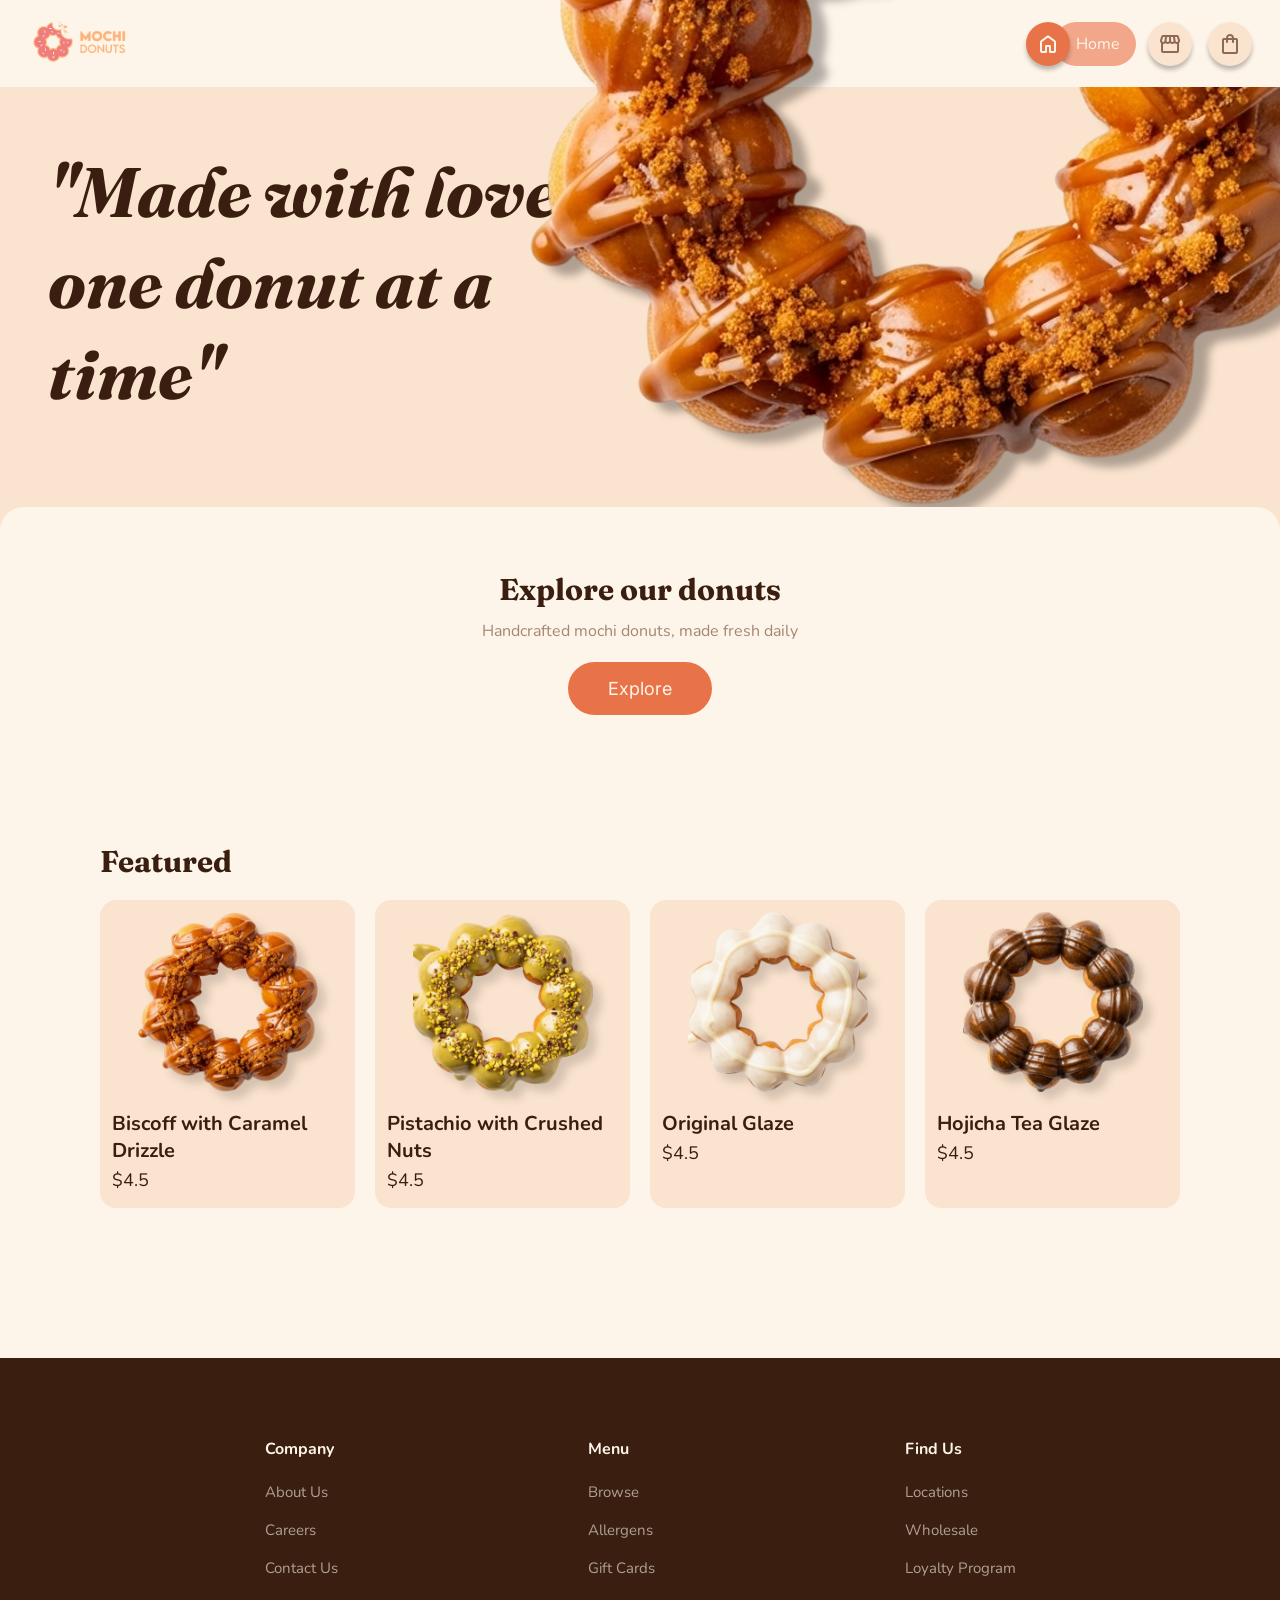
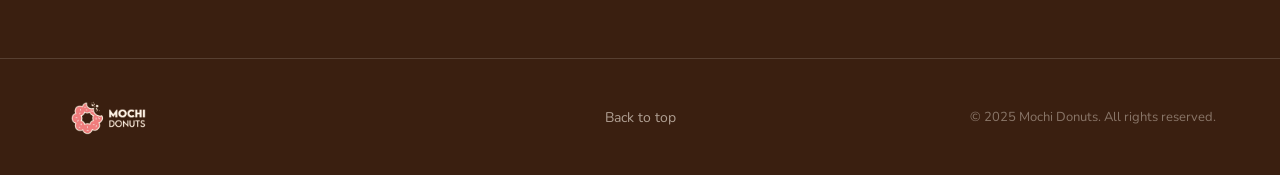
==== commit 196d9595: "Improved index CTA section after feedback" ====
--- a/index.html
+++ b/index.html
@@ -50,8 +50,12 @@
 
         <!-- Featured Section -->
         <section class="featured">
-            <!-- Browse button -->
-            <a href="browse.html" class="btn-browse">Browse</a>
+            <!-- CTA -->
+            <div class="cta-section">
+                <h2>Explore our donuts</h2>
+                <p>Handcrafted mochi donuts, made fresh daily</p>
+                <a href="browse.html" class="btn-browse">Explore</a>
+            </div>
 
             <!-- Featured donuts -->
             <h2>Featured</h2>
--- a/css/style.css
+++ b/css/style.css
@@ -28,6 +28,8 @@
 ---------------- */
 .footer {
     background-color: var(--dark-brown);
+    position: relative;
+    z-index: 10;
 }
 
 .footer-main {
@@ -51,7 +53,6 @@
 
 .footer-col h4 {
     color: var(--cream);
-    font-family: 'Fraunces', serif;
     font-size: 16px;
     margin-bottom: 4px;
 }
@@ -281,6 +282,28 @@
     flex-direction: column;
     align-items: center;
     min-height: calc(100vh - 485px);
+    animation: slideUp 1s ease;
+}
+
+/* CTA Section */
+.cta-section {
+    display: flex;
+    flex-direction: column;
+    align-items: center;
+    gap: 12px;
+    padding: 64px 0 48px;
+    text-align: center;
+    margin-bottom: 80px;
+}
+
+.cta-section h2 {
+    margin-bottom: 0 !important;
+}
+
+.cta-section p {
+    font-size: 16px;
+    color: var(--brown);
+    opacity: 0.8;
 }
 
 .btn-browse {
@@ -289,10 +312,10 @@
     font-family: 'Inter', sans-serif;
     background-color: var(--orange);
     color: var(--cream);
-    padding: 12px 40px;
+    padding: 16px 40px;
     border-radius: 30px;
     font-size: 18px;
-    margin: 64px 0 32px;
+    margin: 8px 0 0;
 }
 
 .featured h2 {
@@ -301,7 +324,7 @@
     margin: 0 auto 20px;
     max-width: 1080px;
     width: 100%;
-    color: var(--brown);
+    color: var(--dark-brown);
 }
 
 /* Donut Cards */
@@ -331,11 +354,11 @@
     margin: 0 0 12px;
 }
 
-.donut-card figure img {
+.featured-grid .donut-card figure img {
     width: 100%;
     height: 180px;
     object-fit: contain;
-    filter: drop-shadow(15px 10px 4px rgba(0, 0, 0, 0.15));
+    filter: drop-shadow(8px 8px 4px rgba(0, 0, 0, 0.15));
 }
 
 .donut-card h3 {
@@ -369,8 +392,7 @@
     flex-direction: column;
     gap: 20px;
     width: 75%;
-    margin: 0 auto;
-    margin-bottom: 60px;
+    margin: 0 auto 150px;
 }
 
 /* Search Bar + filter */
@@ -465,7 +487,7 @@
 .product-grid .donut-card figure img {
     width: 200px;
     height: 200px;
-    filter: drop-shadow(15px 10px 4px rgba(0, 0, 0, 0.2));
+    filter: drop-shadow(8px 8px 4px rgba(0, 0, 0, 0.15));
 }
 
 .product-grid .donut-card .card-info {
@@ -538,6 +560,7 @@
     position: relative;
     display: flex;
     min-height: 60vh;
+    animation: slideUp 0.3s ease;
 }
 
 /* Product Info Section */
@@ -604,25 +627,32 @@
     width: min(65vw, 950px);
     height: min(65vw, 950px);
     filter: drop-shadow(15px 10px 4px rgba(0, 0, 0, 0.15));
+    animation: slideLeft 1s ease;
 }
 
 .cart-notif {
     position: fixed;
     background-color: var(--dark-brown);
     color: var(--cream);
-    padding: 10px;
-    width: 100vw;
-    height: 50px;
-    top: 0px;
+    padding: 14px 22px;
+    top: 20px;
+    left: 50%;
+    transform: translateX(-50%) translateY(-12px);
+    border-radius: 100px;
     z-index: 10;
-    font-size: 18px;
+    font-size: 15px;
     opacity: 0;
-    transition: opacity 0.3s ease;
+    transition: opacity 0.3s ease, transform 0.3s ease;
+    box-shadow: 0 4px 20px rgba(0, 0, 0, 0.2);
     text-align: center;
+    display: flex;
+    align-items: center;
+    gap: 8px;
 }
 
 .cart-notif.show {
     opacity: 1;
+    transform: translateX(-50%) translateY(0);
 }
 
 /* ******************************************************* */
@@ -633,7 +663,7 @@
     gap: 40px;
     padding: 48px;
     width: 75%;
-    margin: 0 auto;
+    margin: 0 auto 150px;
 }
 
 /* Cart items list */
@@ -779,6 +809,7 @@
     text-align: center;
     gap: 12px;
     padding-top: 40px;
+    animation: slideUp 0.3s ease;
 }
 
 .success-icon {
@@ -932,12 +963,29 @@
     Featured Section
     ---------------- */
     .featured {
-        padding: 60px 20px 48px;
+        padding: 80px 20px 64px;
+        gap: 16px;
+    }
+
+    /* CTA Section */
+    .cta-section {
+        margin-bottom: 30px;
+        padding: 24px 0 24px;
+    }
+
+    .cta-section h2 {
+        margin-bottom: 0 !important;
+    }
+
+    .cta-section p {
+        font-size: 16px;
+        color: var(--brown);
+        opacity: 0.8;
     }
 
     .btn-browse {
         display: block;
-        margin: 32px auto 24px;
+        margin: 16;
     }
 
     /* Donut Cards */
@@ -958,7 +1006,7 @@
         padding: 20px 16px;
         gap: 16px;
         width: 100%;
-        margin-bottom: 20px;
+        margin-bottom: 64px;
     }
 
     /* Search Bar + filter */
@@ -1051,6 +1099,7 @@
         margin-bottom: -70px;
         position: relative;
         z-index: 10;
+        animation: slideDown 0.5s ease;
     }
 
     .product-header h1 {
@@ -1072,6 +1121,7 @@
         flex-direction: column;
         padding: 100px 24px 48px;
         min-height: unset;
+        animation: slideUp 1s ease;
     }
 
     /* Product Info Section */
@@ -1097,21 +1147,26 @@
     /* ******************************************************* */
     .cart-page {
         flex-direction: column;
-        gap: 16px;
+        gap: 0;
         padding: 20px 0 0 0;
         width: 100%;
-        margin-bottom: 0;
-        min-height: calc(100vh - 87px);
+        margin: 0;
+        min-height: unset;
+        height: calc(100vh - 87px);
     }
 
     .cart-card {
         padding: 12px 16px;
         gap: 12px;
-        margin: 0 16px;
     }
 
     .cart-items {
-        flex: 1;
+        flex: unset;
+        gap: 12px;
+        padding: 0 16px 12px;
+        height: calc(100vh - 87px -260px - 80px);
+        min-height: 410px;
+        overflow-y: auto;
     }
 
     .cart-card figure img {
@@ -1132,6 +1187,8 @@
         padding: 24px 20px 100px;
         width: 100%;
         min-height: unset;
+        box-shadow: 0 -2px 10px rgba(0, 0, 0, 0.15);
+        animation: slideUp 0.5s ease;
     }
 
     /* Proceed to payment Button */
@@ -1163,8 +1220,30 @@
         background-color: var(--cream);
         border-radius: 24px 24px 0 0;
         padding: 32px 24px 100px;
+        z-index: 30;
+        box-shadow: 0 -2px 10px rgba(0, 0, 0, 0.15);
+        animation: slideUp 0.3s ease;
+    }
+
+    /* Overlay to seperate payment / success views */
+    .modal-overlay {
+        display: none;
+        position: fixed;
+        inset: 0;
+        background: rgba(0, 0, 0, 0.3);
         z-index: 20;
-        box-shadow: 0 -2px 10px rgba(0, 0, 0, 0.15);
+    }
+
+    /* When payment / success views aren't hidden */
+    body:has(#payment-view:not(.hidden)) .modal-overlay,
+    body:has(#success-view:not(.hidden)) .modal-overlay {
+        display: block;
+    }
+
+    /* Stop HTML overflow */
+    html:has(#payment-view:not(.hidden)),
+    html:has(#success-view:not(.hidden)) {
+        overflow: hidden;
     }
 
     .btn-close-panel {
@@ -1175,4 +1254,21 @@
         color: var(--dark-brown);
         cursor: pointer;
     }
+}
+
+/* Animations */
+/* Slide Up Animation */
+@keyframes slideUp {
+    from { transform: translateY(100%); }
+    to   { transform: translateY(0); }
+}
+
+@keyframes slideDown {
+    from { transform: translateY(-100%); }
+    to   { transform: translateY(0); }
+}
+
+@keyframes slideLeft {
+    from { transform: translateX(100%); }
+    to   { transform: translateX(0); }
 }
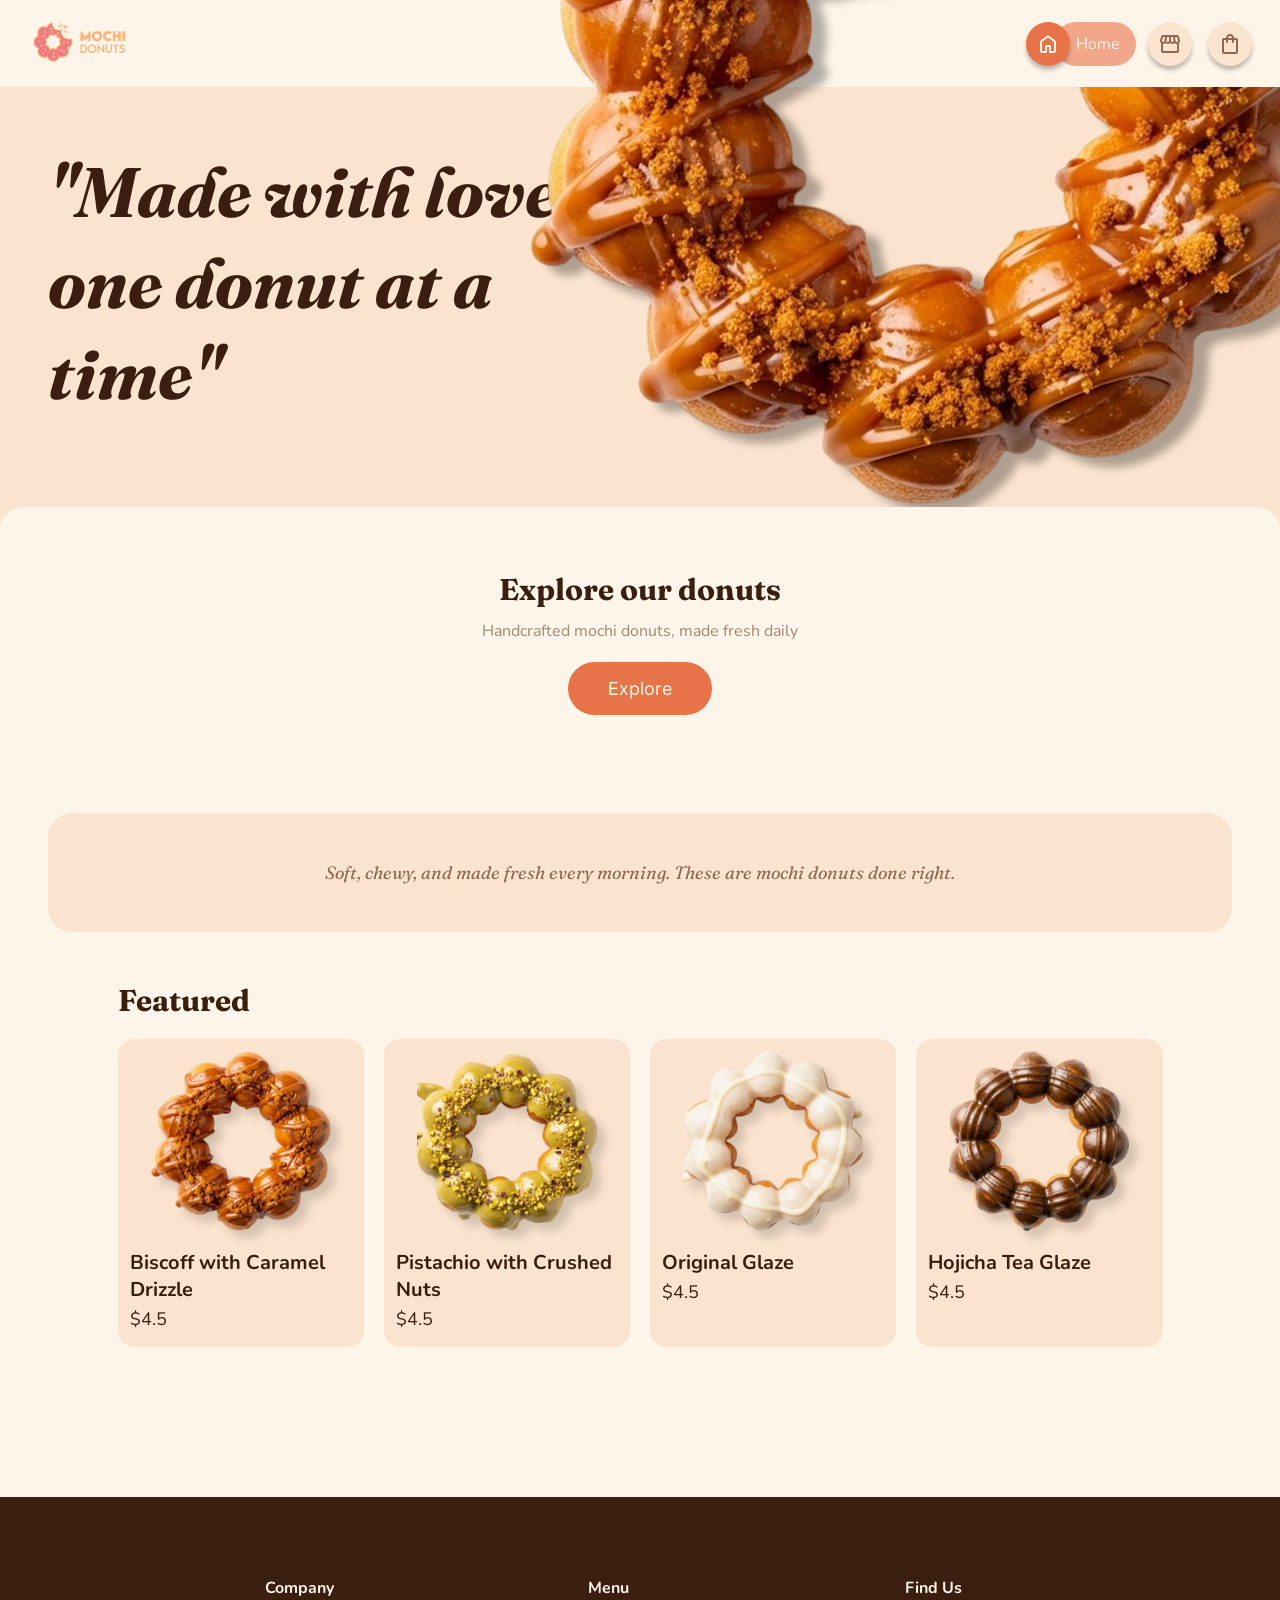
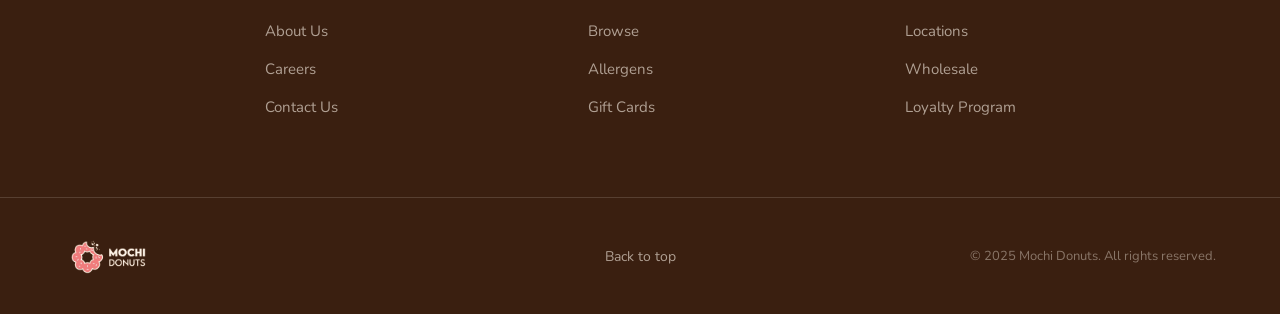
==== commit cb304d53: "Added info (divider) section in index page." ====
--- a/index.html
+++ b/index.html
@@ -57,10 +57,17 @@
                 <a href="browse.html" class="btn-browse">Explore</a>
             </div>
 
+            <!-- Dividor -->
+            <div class="info-strip">
+                <p>Soft, chewy, and made fresh every morning. These are mochi donuts done right.</p>
+            </div>
+
             <!-- Featured donuts -->
-            <h2>Featured</h2>
-            <div class="featured-grid">
-            </div>
+             <div class="featured-donuts">
+                <h2>Featured</h2>
+                <div class="featured-grid">
+                </div>
+             </div>
 
         </section>
     </main>
--- a/css/style.css
+++ b/css/style.css
@@ -283,6 +283,7 @@
     align-items: center;
     min-height: calc(100vh - 485px);
     animation: slideUp 1s ease;
+    gap: 50px;
 }
 
 /* CTA Section */
@@ -293,7 +294,6 @@
     gap: 12px;
     padding: 64px 0 48px;
     text-align: center;
-    margin-bottom: 80px;
 }
 
 .cta-section h2 {
@@ -325,6 +325,19 @@
     max-width: 1080px;
     width: 100%;
     color: var(--dark-brown);
+}
+
+/* Info Divider Gap */
+.info-strip {
+    width: 100%;
+    background-color: var(--pale);
+    padding: 48px;
+    border-radius: 24px;
+    text-align: center;
+    color: var(--brown);
+    font-size: 18px;
+    font-style: italic;
+    font-family: 'Fraunces', serif;
 }
 
 /* Donut Cards */
@@ -843,6 +856,14 @@
     
     .navbar::after {
         display: none;
+    }
+
+    .navbar {
+        justify-content: center;
+    }
+
+    .logo img {
+        height: 64px;
     }
 
     /* ----------------
@@ -918,7 +939,7 @@
     }
 
     /* Google Symbols */
-    .top-nav .material-symbols-rounded {
+    .bottom-nav .material-symbols-rounded {
         font-size: 24px;
     }
 
@@ -1102,6 +1123,10 @@
         animation: slideDown 0.5s ease;
     }
 
+    .product-header {
+        margin-bottom: 70px;
+    }
+
     .product-header h1 {
         font-size: 34px;
         margin-bottom: 8px;
@@ -1135,6 +1160,10 @@
     .product-actions {
         gap: 12px;
         margin-top: 24px;
+        order: -1;
+        margin-top: 8px;
+        margin-bottom: 24px;
+        padding-bottom: 24px;
     }
 
     /* Hide hero image */
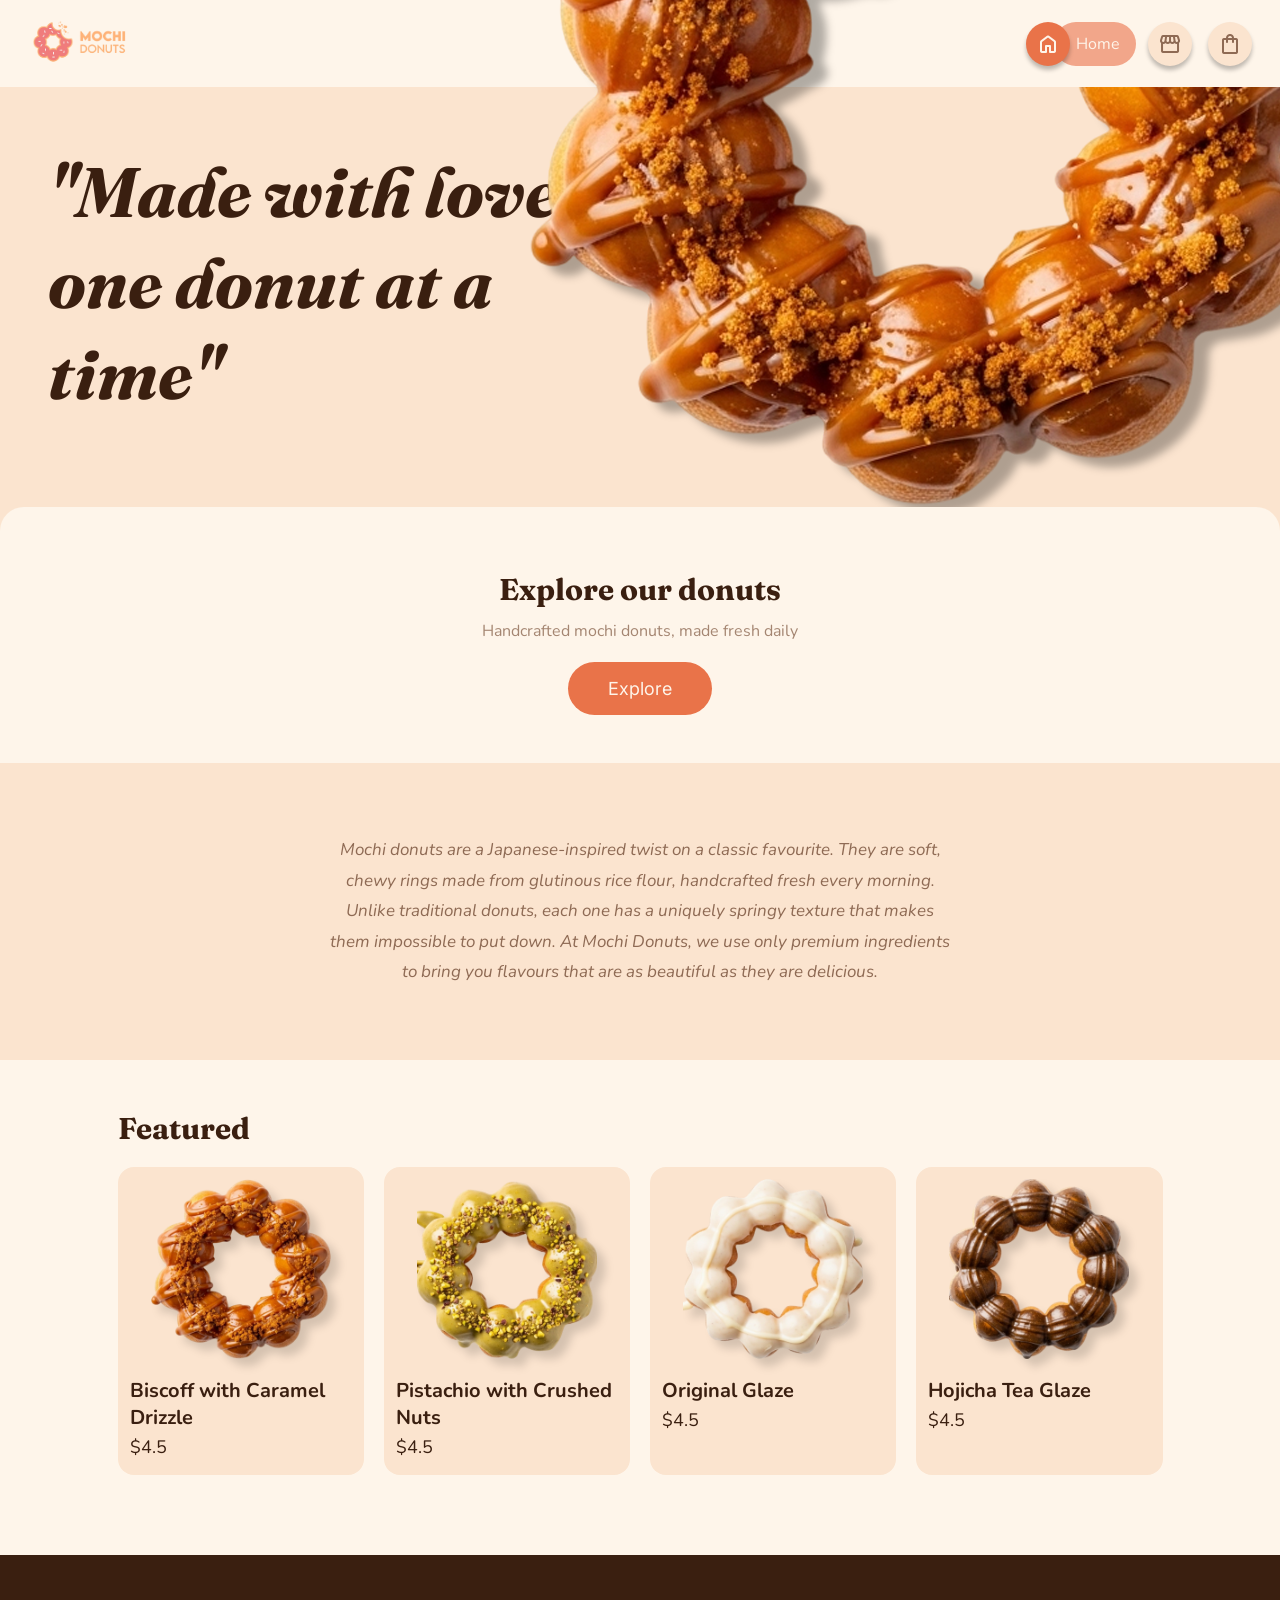
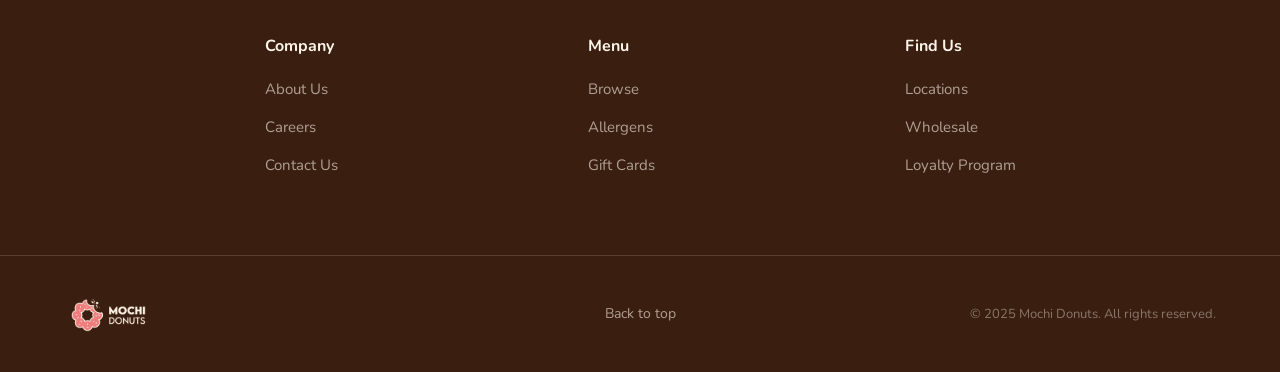
==== commit c8afa7bc: "Seperated home page HTML code structure., and worked on the different sections" ====
--- a/index.html
+++ b/index.html
@@ -48,27 +48,26 @@
             </figure>
         </section>
 
+        <!-- CTA Section -->
+        <div class="cta-section">
+            <h2>Explore our donuts</h2>
+            <p>Handcrafted mochi donuts, made fresh daily</p>
+            <a href="browse.html" class="btn-browse">Explore</a>
+        </div>
+
+        <!-- Info Dividor Section -->
+        <div class="info-strip">
+            <p>Mochi donuts are a Japanese-inspired twist on a classic favourite. They are soft, chewy rings made from glutinous rice flour, handcrafted fresh every morning. Unlike traditional donuts, each one has a uniquely springy texture that makes them impossible to put down. At Mochi Donuts, we use only premium ingredients to bring you flavours that are as beautiful as they are delicious.</p>
+        </div>
+
         <!-- Featured Section -->
         <section class="featured">
-            <!-- CTA -->
-            <div class="cta-section">
-                <h2>Explore our donuts</h2>
-                <p>Handcrafted mochi donuts, made fresh daily</p>
-                <a href="browse.html" class="btn-browse">Explore</a>
-            </div>
-
-            <!-- Dividor -->
-            <div class="info-strip">
-                <p>Soft, chewy, and made fresh every morning. These are mochi donuts done right.</p>
-            </div>
-
             <!-- Featured donuts -->
              <div class="featured-donuts">
                 <h2>Featured</h2>
                 <div class="featured-grid">
                 </div>
              </div>
-
         </section>
     </main>
 
--- a/css/style.css
+++ b/css/style.css
@@ -268,36 +268,28 @@
     filter: drop-shadow(15px 10px 4px rgba(0, 0, 0, 0.3));
 }
 
-
 /* ----------------
 Featured Section
 ---------------- */
-.featured {
+/* CTA Section */
+.cta-section {
     background-color: var(--cream);
     border-radius: 24px 24px 0 0;
-    padding: 0 48px 150px;
     position: relative;
     z-index: 2;
     display: flex;
     flex-direction: column;
     align-items: center;
-    min-height: calc(100vh - 485px);
-    animation: slideUp 1s ease;
-    gap: 50px;
-}
-
-/* CTA Section */
-.cta-section {
-    display: flex;
-    flex-direction: column;
-    align-items: center;
     gap: 12px;
-    padding: 64px 0 48px;
+    padding: 64px 48px 48px;
     text-align: center;
+    animation: slideUp 0.6s ease;
 }
 
 .cta-section h2 {
-    margin-bottom: 0 !important;
+    font-family: 'Fraunces', serif;
+    font-size: 30px;
+    color: var(--dark-brown);
 }
 
 .cta-section p {
@@ -318,27 +310,50 @@
     margin: 8px 0 0;
 }
 
+/* ----------------
+Info Strip Section
+---------------- */
+.info-strip {
+    background-color: var(--pale);
+    padding: 72px 48px;
+    display: flex;
+    justify-content: center;
+    animation: slideUp 1s ease;
+}
+
+.info-strip p {
+    max-width: 620px;
+    text-align: center;
+    color: var(--brown);
+    font-size: 17px;
+    line-height: 1.8;
+    font-family: 'Nunito', sans-serif;
+    font-style: italic;
+}
+
+/* ----------------
+Featured Section
+---------------- */
+.featured {
+    background-color: var(--cream);
+    padding: 0 48px 80px;
+    position: relative;
+    z-index: 2;
+    display: flex;
+    flex-direction: column;
+    align-items: center;
+    animation: slideUp 1s ease;
+}
+
 .featured h2 {
     font-size: 30px;
     font-family: 'Fraunces', serif;
-    margin: 0 auto 20px;
+    margin: 50px auto 20px;
     max-width: 1080px;
     width: 100%;
     color: var(--dark-brown);
 }
 
-/* Info Divider Gap */
-.info-strip {
-    width: 100%;
-    background-color: var(--pale);
-    padding: 48px;
-    border-radius: 24px;
-    text-align: center;
-    color: var(--brown);
-    font-size: 18px;
-    font-style: italic;
-    font-family: 'Fraunces', serif;
-}
 
 /* Donut Cards */
 .featured-grid {
@@ -980,29 +995,41 @@
         height: 300px;
     }
 
+
+    /* ----------------
+    CTA Section
+    ---------------- */
+    /* CTA Section */
+    .cta-section {
+        padding: 80px 0 80px;
+    }
+
+    .cta-section h2 {
+        margin-bottom: 0 !important;
+    }
+
+    .cta-section p {
+        font-size: 16px;
+        color: var(--brown);
+        opacity: 0.8;
+    }
+
+   /* ----------------
+    Info Section
+    ---------------- */
+    /* Info Strip Section */
+    .info-strip {
+        order: -1;
+    }
+
     /* ----------------
     Featured Section
     ---------------- */
     .featured {
-        padding: 80px 20px 64px;
         gap: 16px;
     }
 
-    /* CTA Section */
-    .cta-section {
-        margin-bottom: 30px;
-        padding: 24px 0 24px;
-    }
-
-    .cta-section h2 {
-        margin-bottom: 0 !important;
-    }
-
-    .cta-section p {
-        font-size: 16px;
-        color: var(--brown);
-        opacity: 0.8;
-    }
+
 
     .btn-browse {
         display: block;
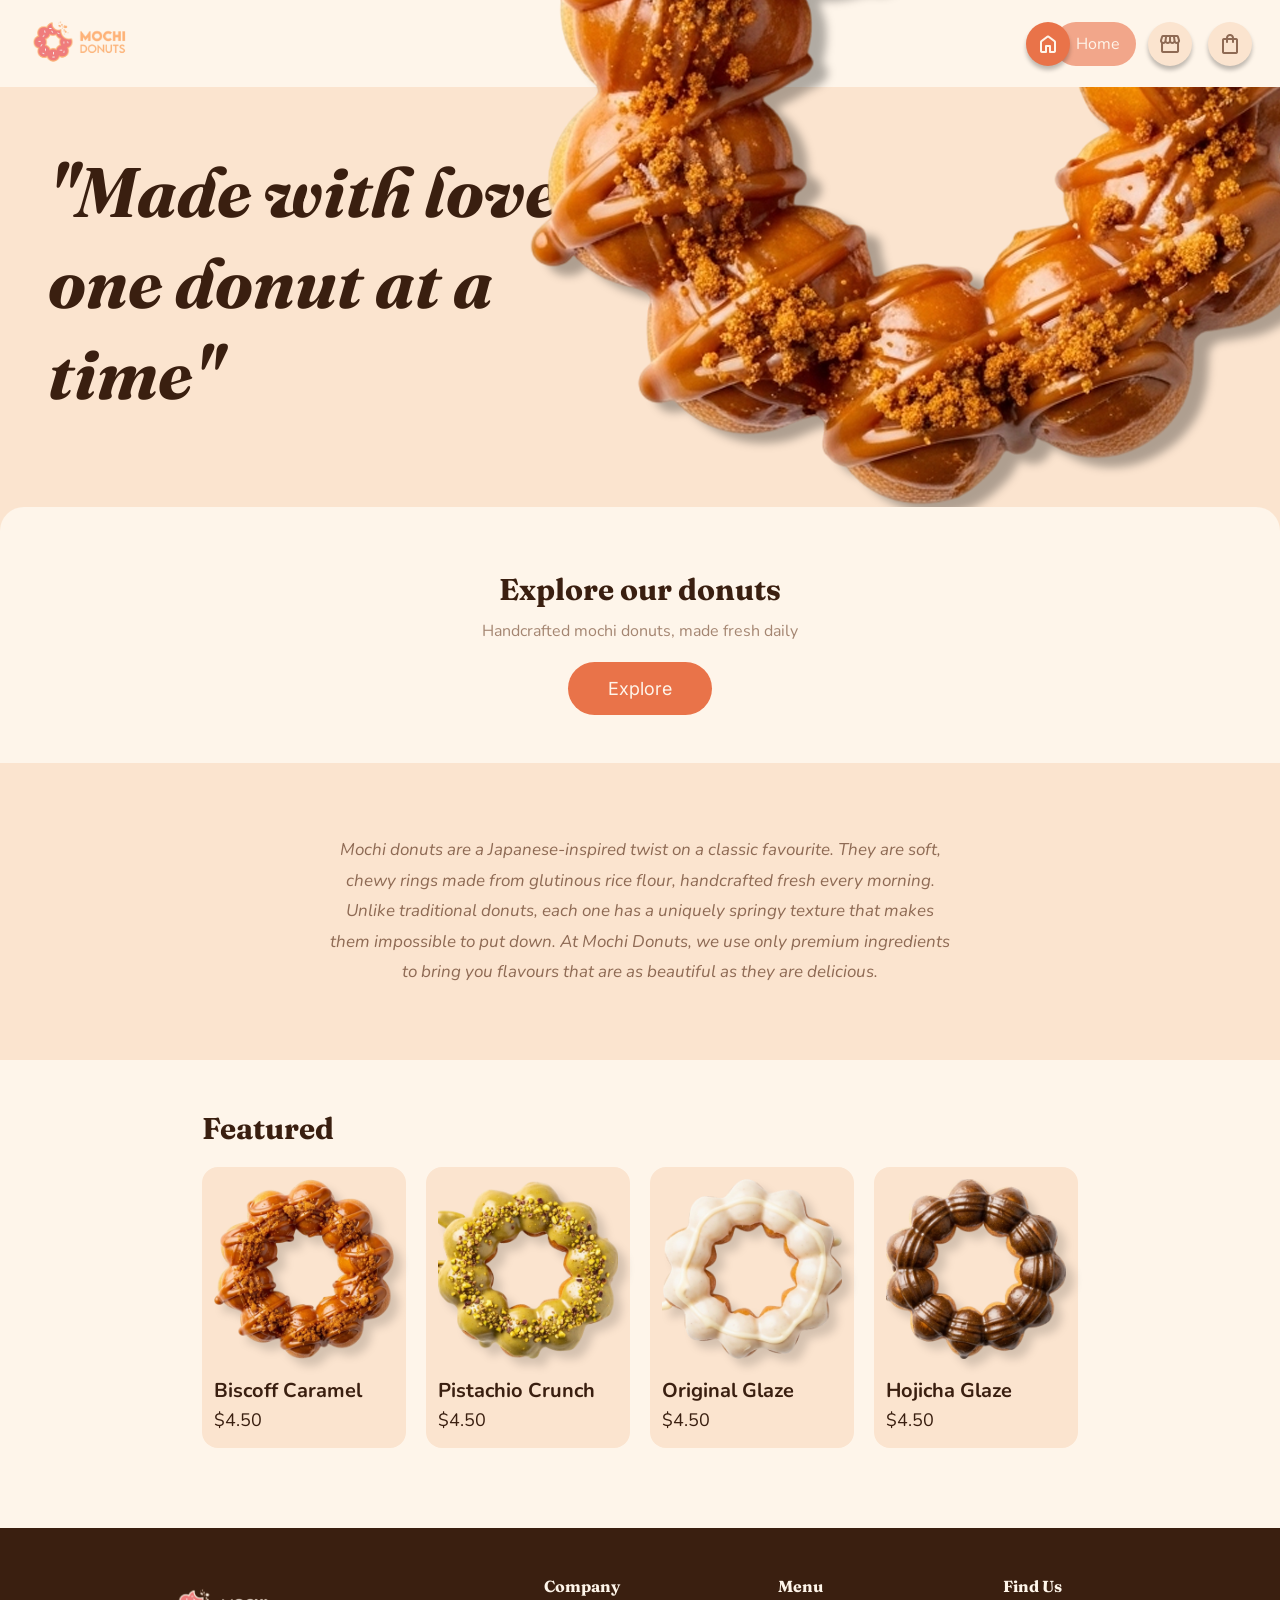
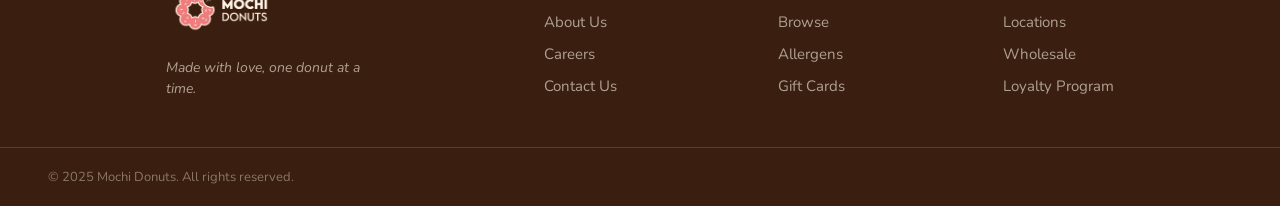
==== commit 73f8d1fe: "Reverted footer to previous footer after feedback" ====
--- a/index.html
+++ b/index.html
@@ -94,32 +94,35 @@
 
     <!-- Footer -->
     <footer class="footer">
-        <div class="footer-main">
-            <div class="footer-cols">
-                <div class="footer-col">
-                    <h4>Company</h4>
-                    <a href="#">About Us</a>
-                    <a href="#">Careers</a>
-                    <a href="#">Contact Us</a>
-                </div>
-                <div class="footer-col">
-                    <h4>Menu</h4>
-                    <a href="browse.html">Browse</a>
-                    <a href="#">Allergens</a>
-                    <a href="#">Gift Cards</a>
-                </div>
-                <div class="footer-col">
-                    <h4>Find Us</h4>
-                    <a href="#">Locations</a>
-                    <a href="#">Wholesale</a>
-                    <a href="#">Loyalty Program</a>
-                </div>
+        <div class="footer-top">
+            <div class="footer-brand">
+                <img src="images/logo_footer.png" alt="Mochi Donuts">
+                <p>Made with love, one donut at a time.</p>
+            </div>
+
+            <div class="footer-col">
+                <h4>Company</h4>
+                <a href="#">About Us</a>
+                <a href="#">Careers</a>
+                <a href="#">Contact Us</a>
+            </div>
+
+            <div class="footer-col">
+                <h4>Menu</h4>
+                <a href="browse.html">Browse</a>
+                <a href="#">Allergens</a>
+                <a href="#">Gift Cards</a>
+            </div>
+
+            <div class="footer-col">
+                <h4>Find Us</h4>
+                <a href="#">Locations</a>
+                <a href="#">Wholesale</a>
+                <a href="#">Loyalty Program</a>
             </div>
         </div>
 
         <div class="footer-bottom">
-            <img src="images/logo_footer.png" alt="Mochi Donuts">
-            <a href="#" class="footer-back-top">Back to top</a>
             <p>&copy; 2025 Mochi Donuts. All rights reserved.</p>
         </div>
     </footer>
--- a/css/style.css
+++ b/css/style.css
@@ -32,27 +32,42 @@
     z-index: 10;
 }
 
-.footer-main {
+.footer-top {
+    display: flex;
+    justify-content: space-evenly;
+    padding: 48px;
+    gap: 40px;
+}
+
+.footer-brand {
     display: flex;
     flex-direction: column;
-    align-items: center;
-    padding: 80px 48px 80px;
-    gap: 60px;
-}
-
-.footer-cols {
-    display: flex;
-    gap: 250px;
+    gap: 16px;
+    max-width: 220px;
+}
+
+.footer-brand img {
+    height: 65px;
+    width: fit-content;
+}
+
+.footer-brand p {
+    color: var(--cream);
+    opacity: 0.6;
+    font-size: 14px;
+    font-style: italic;
+    line-height: 1.5;
 }
 
 .footer-col {
     display: flex;
     flex-direction: column;
-    gap: 18px;
+    gap: 12px;
 }
 
 .footer-col h4 {
     color: var(--cream);
+    font-family: 'Fraunces', serif;
     font-size: 16px;
     margin-bottom: 4px;
 }
@@ -71,34 +86,13 @@
 
 .footer-bottom {
     border-top: 1px solid rgba(254, 245, 234, 0.15);
-    padding: 32px 64px;
-    display: grid;
-    grid-template-columns: 1fr auto 1fr;
-    align-items: center;
-}
-
-.footer-bottom img {
-    height: 52px;
-    justify-self: start;
-}
-
-.footer-back-top {
-    text-decoration: none;
-    color: var(--cream);
-    font-size: 14px;
-    opacity: 0.6;
-    transition: opacity 0.2s ease;
-}
-
-.footer-back-top:hover {
-    opacity: 1;
+    padding: 20px 48px;
 }
 
 .footer-bottom p {
     color: var(--cream);
     font-size: 13px;
     opacity: 0.4;
-    justify-self: end;
 }
 
 /* ----------------
@@ -857,6 +851,60 @@
 /* Make sure success is hidden */
 #success-view.hidden {
     display: none !important;
+}
+
+/* Disable quantity editing when paying */
+body:has(#payment-view:not(.hidden)) .cart-card button,
+body:has(#payment-view:not(.hidden)) .cart-card .btn-qty {
+    pointer-events: none;
+    opacity: 0.5;
+    cursor: not-allowed;
+}
+
+#payment-view,
+#success-view {
+    position: relative;
+}
+
+/* Close Button */
+.btn-close-panel {
+    position: absolute;
+    top: 8px;
+    right: 8px;
+    color: var(--dark-brown);
+}
+
+/* Empty Cart */
+.cart-empty {
+    display: flex;
+    flex-direction: column;
+    align-items: center;
+    gap: 12px;
+    padding: 60px 24px;
+    background-color: var(--cream);
+    border-radius: 20px;
+}
+
+.cart-empty-icon {
+    font-size: 52px !important;
+    color: var(--peach);
+}
+
+.cart-empty h3 {
+    font-family: 'Fraunces', serif;
+    font-size: 24px;
+    color: var(--dark-brown);
+}
+
+.cart-empty p {
+    font-size: 15px;
+    color: var(--brown);
+    opacity: 0.7;
+}
+
+.cart-empty .btn-add-cart {
+    margin-top: 8px;
+    text-decoration: none;
 }
 
 /* ******************************************************* */
@@ -1001,7 +1049,7 @@
     ---------------- */
     /* CTA Section */
     .cta-section {
-        padding: 80px 0 80px;
+        padding: 100px 0 80px;
     }
 
     .cta-section h2 {
@@ -1027,6 +1075,7 @@
     ---------------- */
     .featured {
         gap: 16px;
+        padding: 0 20px 80px;
     }
 
 
@@ -1151,7 +1200,7 @@
     }
 
     .product-header {
-        margin-bottom: 70px;
+        margin-bottom: 10px;
     }
 
     .product-header h1 {
@@ -1186,10 +1235,8 @@
     /* Quantity / Add to Cart */
     .product-actions {
         gap: 12px;
-        margin-top: 24px;
         order: -1;
         margin-top: 8px;
-        margin-bottom: 24px;
         padding-bottom: 24px;
     }
 
